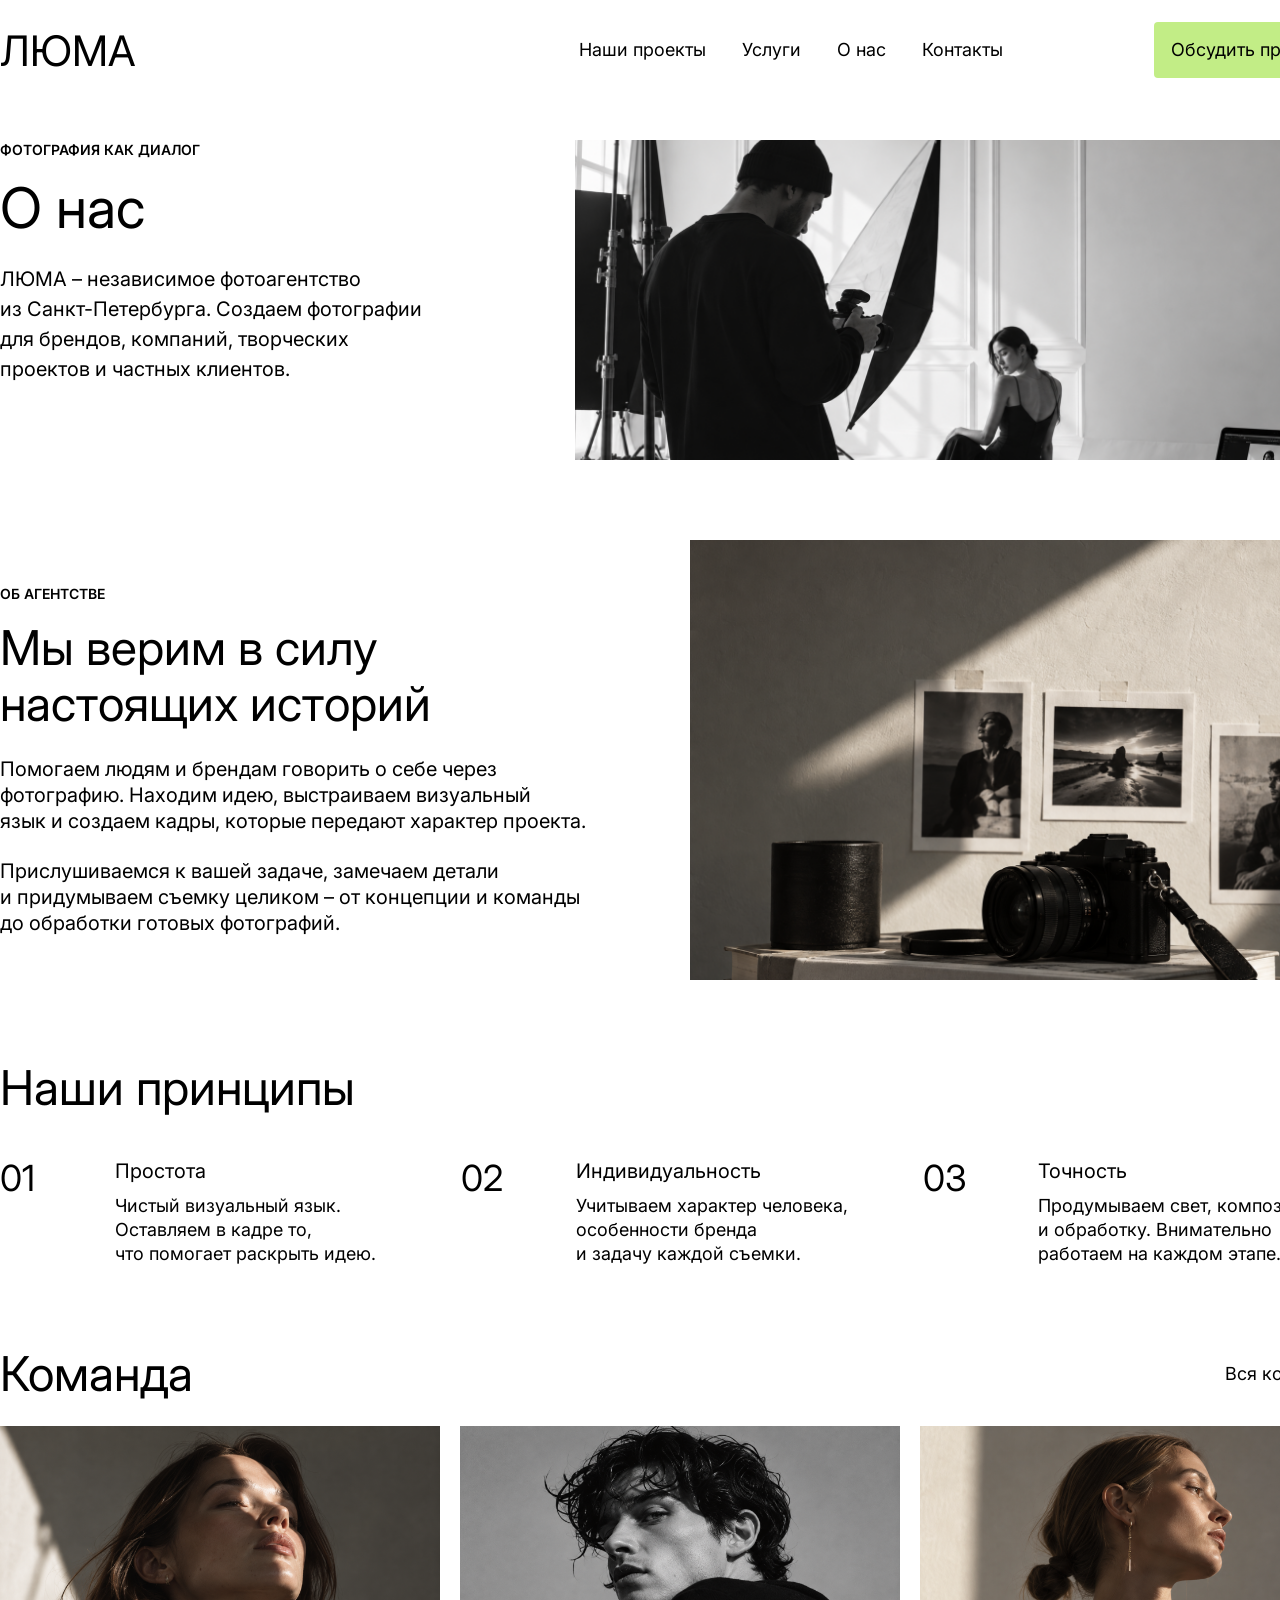
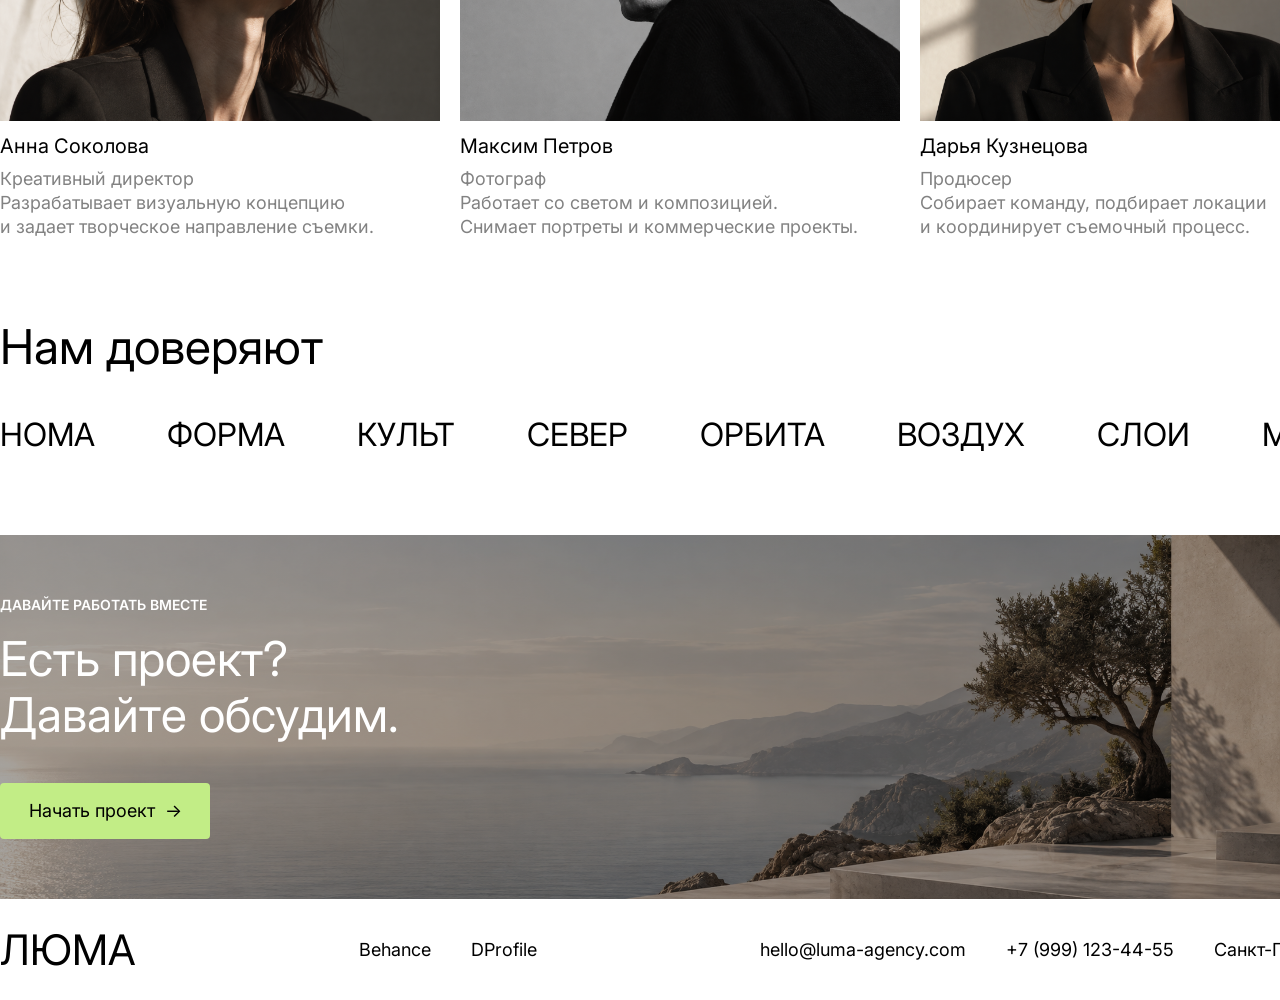
==== about.html @ d9f2f9fc "Add files" ====
<!DOCTYPE html>
<html lang="ru">
<head>
  <meta charset="UTF-8">
  <title>О нас — ЛЮМА</title>
  <link rel="preconnect" href="https://fonts.googleapis.com">
  <link rel="preconnect" href="https://fonts.gstatic.com" crossorigin>
  <link rel="stylesheet" href="https://fonts.googleapis.com/css2?family=Inter:wght@400;600;700&display=swap">
  <link rel="stylesheet" href="css/normalize.css">
  <link rel="stylesheet" href="css/reset.css">
  <link rel="stylesheet" href="styles.css">
</head>
<body>
  <header class="header">
    <div class="container container--wide header__inner">
      <a class="logo" href="index.html">ЛЮМА</a>
      <div class="header__right">
        <nav class="nav">
          <ul class="nav__list">
            <li><a class="nav__link" href="projects.html">Наши проекты</a></li>
            <li><a class="nav__link" href="services.html">Услуги</a></li>
            <li><a class="nav__link" href="about.html" aria-current="page">О нас</a></li>
            <li><a class="nav__link" href="contacts.html">Контакты</a></li>
          </ul>
        </nav>
        <a class="button" href="contacts.html">Обсудить проект <span>→</span></a>
      </div>
    </div>
  </header>

  <main>
    <section class="section">
      <div class="container split split--top">
        <div class="split__content">
          <p class="label">Фотография как диалог</p>
          <h1 class="title-xl">О нас</h1>
          <p class="lead">ЛЮМА – независимое фотоагентство<br>из Санкт-Петербурга. Создаем фотографии<br>для брендов, компаний, творческих<br>проектов и частных клиентов.</p>
        </div>
        <img class="split__image split__image--short" src="images/studio.png" alt="Съемка в студии ЛЮМА">
      </div>
    </section>

    <section class="section">
      <div class="container split">
        <div class="split__content split__content--half">
          <p class="label">Об агентстве</p>
          <h2 class="title-l">Мы верим в силу<br>настоящих историй</h2>
          <p class="text">Помогаем людям и брендам говорить о себе через<br>фотографию. Находим идею, выстраиваем визуальный<br>язык и создаем кадры, которые передают характер проекта.</p>
          <p class="text">Прислушиваемся к вашей задаче, замечаем детали<br>и придумываем съемку целиком – от концепции и команды<br>до обработки готовых фотографий.</p>
        </div>
        <img class="split__image split__image--half" src="images/about-agency.png" alt="Фотографии и камера на столе">
      </div>
    </section>

    <section class="section">
      <div class="container">
        <h2 class="title-l section-title">Наши принципы</h2>
        <div class="features">
          <div class="feature">
            <p class="feature__number title-m">01</p>
            <div>
              <h3 class="feature__title lead">Простота</h3>
              <p>Чистый визуальный язык.<br>Оставляем в кадре то,<br>что помогает раскрыть идею.</p>
            </div>
          </div>
          <div class="feature">
            <p class="feature__number title-m">02</p>
            <div>
              <h3 class="feature__title lead">Индивидуальность</h3>
              <p>Учитываем характер человека,<br>особенности бренда<br>и задачу каждой съемки.</p>
            </div>
          </div>
          <div class="feature">
            <p class="feature__number title-m">03</p>
            <div>
              <h3 class="feature__title lead">Точность</h3>
              <p>Продумываем свет, композицию<br>и обработку. Внимательно<br>работаем на каждом этапе.</p>
            </div>
          </div>
        </div>
      </div>
    </section>

    <section class="section">
      <div class="container">
        <div class="section-head">
          <h2 class="title-l">Команда</h2>
          <a href="#">Вся команда →</a>
        </div>
        <div class="cards-grid">
          <article class="card">
            <img class="card__image" src="images/team-anna.png" alt="Анна Соколова">
            <h3 class="card__title text">Анна Соколова</h3>
            <p class="card__meta">Креативный директор<br>Разрабатывает визуальную концепцию<br>и задает творческое направление съемки.</p>
          </article>
          <article class="card">
            <img class="card__image" src="images/team-maxim.png" alt="Максим Петров">
            <h3 class="card__title text">Максим Петров</h3>
            <p class="card__meta">Фотограф<br>Работает со светом и композицией.<br>Снимает портреты и коммерческие проекты.</p>
          </article>
          <article class="card">
            <img class="card__image" src="images/team-darya.png" alt="Дарья Кузнецова">
            <h3 class="card__title text">Дарья Кузнецова</h3>
            <p class="card__meta">Продюсер<br>Собирает команду, подбирает локации<br>и координирует съемочный процесс.</p>
          </article>
        </div>
      </div>
    </section>

    <section class="section section--last">
      <div class="container">
        <h2 class="title-l section-title">Нам доверяют</h2>
        <ul class="clients title-s">
          <li>НОМА</li>
          <li>ФОРМА</li>
          <li>КУЛЬТ</li>
          <li>СЕВЕР</li>
          <li>ОРБИТА</li>
          <li>ВОЗДУХ</li>
          <li>СЛОИ</li>
          <li>МОНО</li>
        </ul>
      </div>
    </section>

    <section class="contact">
      <div class="container">
        <p class="label">Давайте работать вместе</p>
        <h2 class="title-l">Есть проект?<br>Давайте обсудим.</h2>
        <a class="button" href="contacts.html">Начать проект <span>→</span></a>
      </div>
    </section>
  </main>

  <footer class="footer">
    <div class="container container--wide footer__inner">
      <a class="logo" href="index.html">ЛЮМА</a>
      <ul class="footer__list">
        <li><a href="#">Behance</a></li>
        <li><a href="#">DProfile</a></li>
      </ul>
      <ul class="footer__list">
        <li><a href="mailto:hello@luma-agency.com">hello@luma-agency.com</a></li>
        <li><a href="tel:+79991234455">+7 (999) 123-44-55</a></li>
        <li>Санкт-Петербург</li>
      </ul>
    </div>
  </footer>
</body>
</html>
---- styles.css ----
:root {
  --color-primary: #c2ed86;
  --color-text: #000000;
  --color-white: #ffffff;
  --color-gray: #828282;
  --color-overlay: rgba(0, 0, 0, 0.35);
  --color-border: #888888;
  --color-primary-muted: #e3f5c9;
  --color-dark: #212121;
  --color-error: #d92d20;
}

body {
  font-family: "Inter", Arial, sans-serif;
  font-size: 18px;
  line-height: 24px;
  color: var(--color-text);
  background-color: var(--color-white);
}

a {
  color: inherit;
  text-decoration: none;
}

ul,
ol {
  margin: 0;
  padding: 0;
  list-style: none;
}

h1,
h2,
h3 {
  font-weight: 400;
}

.container {
  width: 1360px;
  margin: 0 auto;
}

.container--wide {
  width: 1364px;
}

/* Типографика */

.title-xl {
  font-size: 56px;
  line-height: 64px;
}

.title-l {
  font-size: 48px;
  line-height: 56px;
}

.title-m {
  font-size: 36px;
  line-height: 44px;
}

.title-s {
  font-size: 32px;
  line-height: 40px;
}

.lead {
  font-size: 20px;
  line-height: 30px;
}

.text {
  font-size: 20px;
  line-height: 26px;
}

.label {
  font-size: 14px;
  font-weight: 600;
  line-height: 20px;
  text-transform: uppercase;
}

.label + :is(h1, h2) {
  margin-top: 16px;
}

:is(h1, h2, .text, .lead, .project-meta) + p:is(.text, .lead) {
  margin-top: 24px;
}

:is(h2, .text, .lead) + .button {
  margin-top: 40px;
}

.underline {
  text-decoration: underline;
}

/* Общие элементы */

.logo {
  font-size: 42px;
  line-height: 51px;
}

.button {
  display: flex;
  justify-content: center;
  align-items: center;
  gap: 10px;
  width: 210px;
  padding: 16px 10px;
  border: none;
  border-radius: 4px;
  background-color: var(--color-primary);
  color: var(--color-text);
  cursor: pointer;
}

.button:hover:not(:disabled) {
  opacity: 0.85;
}

.button:disabled {
  background-color: var(--color-primary-muted);
  color: var(--color-gray);
  cursor: not-allowed;
}

.button--full {
  width: 100%;
}

.more-link {
  display: inline-block;
  margin-top: 24px;
  font-weight: 700;
}

.header__inner,
.header__right,
.footer__inner,
.section-head {
  display: flex;
  justify-content: space-between;
  align-items: center;
}

/* Header */

.header__inner {
  height: 100px;
}

.header__right {
  width: 785px;
}

.nav__list {
  display: flex;
  gap: 36px;
}

.nav__link:hover {
  text-decoration: underline;
  text-underline-offset: 4px;
}

/* Footer */

.footer {
  padding: 25px 0;
}

.footer__list {
  display: flex;
  gap: 40px;
}

/* Секции */

.section {
  padding: 40px 0;
}

.section--last {
  padding-bottom: 80px;
}

.section-head {
  margin-bottom: 24px;
}

.section-title {
  margin-bottom: 40px;
}

.hero {
  height: 900px;
  padding-top: 528px;
  background: url("images/hero.png") center / cover no-repeat;
  color: var(--color-white);
}

.hero__title {
  text-transform: uppercase;
}

.contact {
  padding: 60px 0;
  background:
    linear-gradient(var(--color-overlay), var(--color-overlay)),
    url("images/contact-bg.png") center / cover no-repeat;
  color: var(--color-white);
}

/* Раскладки */

.stack {
  display: flex;
  flex-direction: column;
  gap: 20px;
}

.split {
  display: flex;
  align-items: center;
  gap: 20px;
}

.split--top {
  align-items: flex-start;
}

.split__content {
  width: 555px;
}

.split__content--half {
  width: 670px;
}

.split__image {
  width: 785px;
  height: 500px;
  object-fit: cover;
}

.split__image--short {
  height: 320px;
  object-position: center 20%;
}

.split__image--half {
  width: 670px;
  height: 440px;
  object-position: center 20%;
}

.cards-grid {
  display: grid;
  grid-template-columns: repeat(3, 440px);
  gap: 20px;
  align-items: center;
}

/* Карточки */

.card__image {
  width: 100%;
  height: 295px;
  margin-bottom: 12px;
  object-fit: cover;
}

.card__image--tall {
  height: 680px;
}

.card__title,
.feature__title,
.step__title {
  margin-bottom: 8px;
}

.card__meta {
  color: var(--color-gray);
}

.project-meta {
  margin-top: 12px;
}

.service__image {
  width: 670px;
  height: 280px;
}

.clients {
  display: flex;
  justify-content: space-between;
}

/* Нумерованные пункты */

.features {
  display: grid;
  grid-template-columns: repeat(3, 1fr);
  gap: 24px;
}

.feature {
  display: flex;
  gap: 20px;
}

.feature__number {
  flex-shrink: 0;
  width: 95px;
}

.steps {
  position: relative;
}

.steps__list {
  display: grid;
  grid-template-columns: repeat(6, 210px);
  gap: 20px;
}

.steps__line {
  position: absolute;
  top: 30px;
  left: 59px;
}

.step {
  position: relative;
}

.step__number,
.step__title {
  font-weight: 700;
}

.step__number {
  display: flex;
  justify-content: center;
  align-items: center;
  width: 60px;
  height: 60px;
  margin-bottom: 20px;
  border: 1px solid var(--color-text);
  border-radius: 50%;
  background-color: var(--color-white);
}

/* Контакты */

.contacts-layout {
  display: grid;
  grid-template-columns: 670px 670px;
  gap: 20px;
}

.contacts-list {
  display: flex;
  flex-direction: column;
  gap: 40px;
  margin-top: 40px;
}

.contacts-list__row,
.contacts-list__value {
  display: flex;
  align-items: center;
  gap: 20px;
}

.contacts-list__label {
  width: 210px;
}

/* Форма */

.form {
  display: flex;
  flex-direction: column;
  gap: 24px;
}

.form__row {
  display: grid;
  grid-template-columns: 1fr 1fr;
  gap: 20px;
}

.field {
  display: flex;
  flex-direction: column;
  gap: 8px;
}

.field__input {
  height: 50px;
  padding: 12px 16px;
  border: 1px solid var(--color-border);
  border-radius: 4px;
  background-color: var(--color-white);
  color: var(--color-text);
}

.field--error .field__input {
  border-color: var(--color-error);
}

.field__error {
  font-size: 14px;
  line-height: 20px;
  color: var(--color-error);
}

.field__input::placeholder,
.field__input--select:invalid {
  color: var(--color-border);
}

.field__input--select {
  appearance: none;
  background: var(--color-white) url("images/icon-expand.svg") right 16px center no-repeat;
}

.field__input--textarea {
  height: 120px;
  padding: 13px 16px;
  resize: vertical;
}

.checkbox {
  display: flex;
  align-items: center;
  gap: 8px;
}

.checkbox input {
  width: 24px;
  height: 24px;
  margin: 0;
  accent-color: var(--color-primary);
}

/* Попап */

.popup {
  width: 560px;
  padding: 32px 32px 40px;
  border: none;
  border-radius: 4px;
  background-color: var(--color-white);
  color: var(--color-dark);
  box-shadow: 0 12px 20px rgba(0, 0, 0, 0.18);
}

.popup::backdrop {
  background-color: var(--color-overlay);
}

.popup__head {
  display: flex;
  align-items: center;
  gap: 16px;
  margin-bottom: 20px;
}

.popup__title {
  flex-grow: 1;
}

.popup__close {
  display: flex;
  justify-content: center;
  align-items: center;
  width: 40px;
  height: 40px;
  padding: 0;
  border: none;
  background: none;
  cursor: pointer;
}
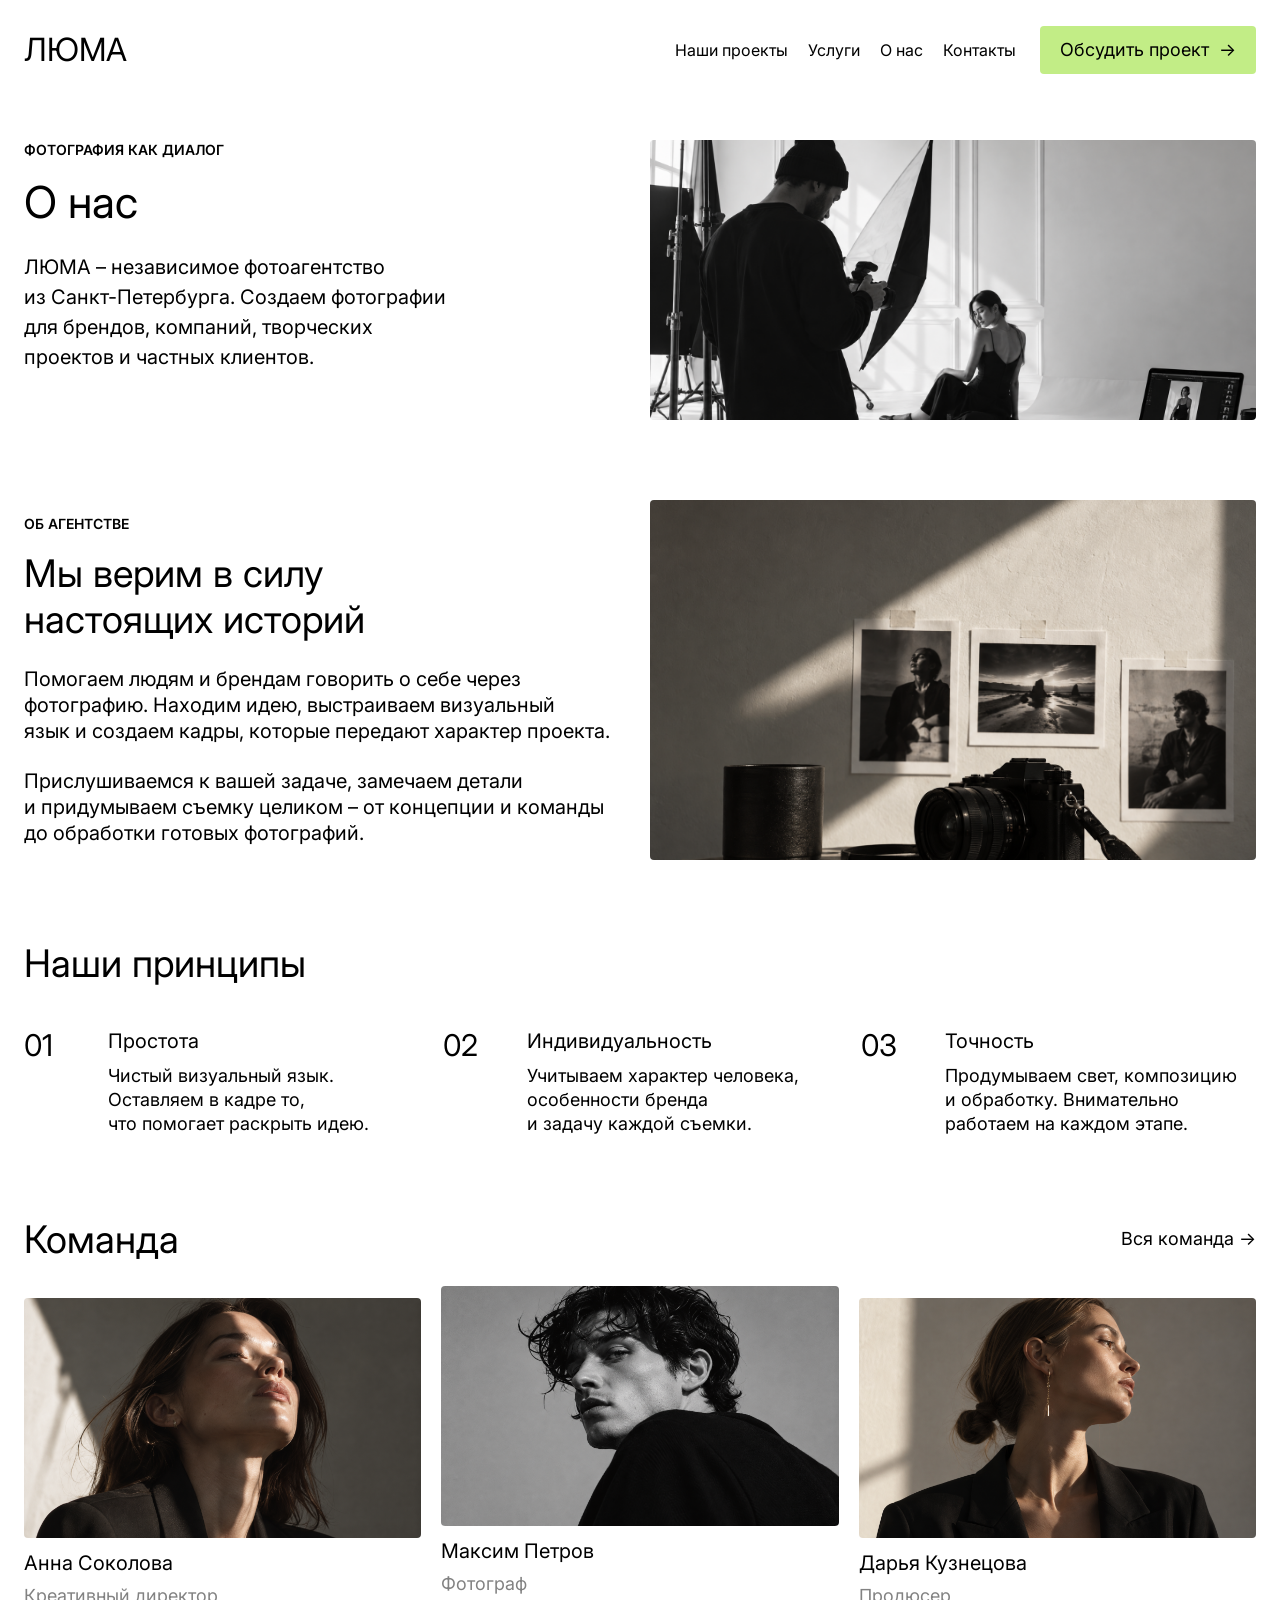
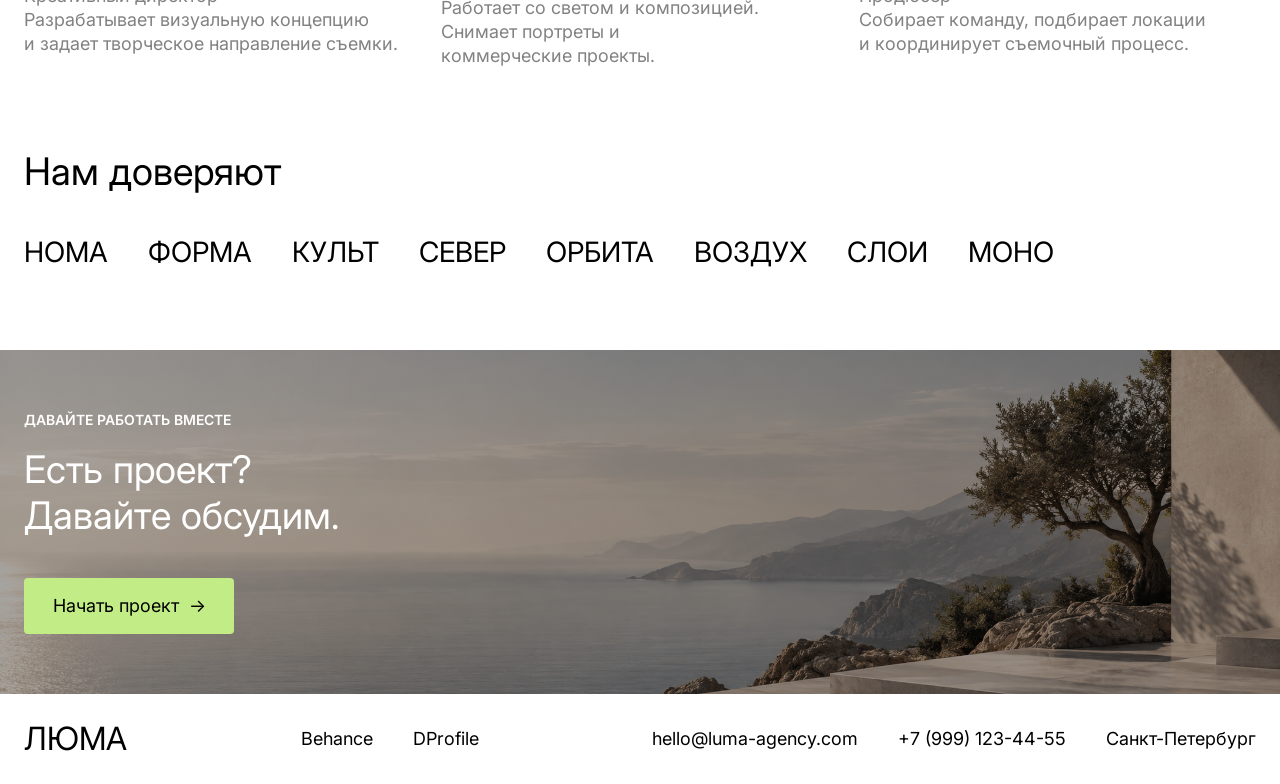
==== commit 57f23361: "Add Contact Us popup. Use flex, grid, bootstrap" ====
--- a/about.html
+++ b/about.html
@@ -2,6 +2,7 @@
 <html lang="ru">
 <head>
   <meta charset="UTF-8">
+  <meta name="viewport" content="width=device-width, initial-scale=1">
   <title>О нас — ЛЮМА</title>
   <link rel="preconnect" href="https://fonts.googleapis.com">
   <link rel="preconnect" href="https://fonts.gstatic.com" crossorigin>
@@ -23,7 +24,7 @@
             <li><a class="nav__link" href="contacts.html">Контакты</a></li>
           </ul>
         </nav>
-        <a class="button" href="contacts.html">Обсудить проект <span>→</span></a>
+        <button class="button" type="button" data-open-form>Обсудить проект <span>→</span></button>
       </div>
     </div>
   </header>
@@ -127,7 +128,7 @@
       <div class="container">
         <p class="label">Давайте работать вместе</p>
         <h2 class="title-l">Есть проект?<br>Давайте обсудим.</h2>
-        <a class="button" href="contacts.html">Начать проект <span>→</span></a>
+        <button class="button" type="button" data-open-form>Начать проект <span>→</span></button>
       </div>
     </section>
   </main>
@@ -146,5 +147,7 @@
       </ul>
     </div>
   </footer>
+
+  <script src="script.js"></script>
 </body>
 </html>
--- a/styles.css
+++ b/styles.css
@@ -8,6 +8,7 @@
   --color-primary-muted: #e3f5c9;
   --color-dark: #212121;
   --color-error: #d92d20;
+  --radius: 4px;
 }
 
 body {
@@ -36,6 +37,10 @@
   font-weight: 400;
 }
 
+img {
+  border-radius: var(--radius);
+}
+
 .container {
   width: 1360px;
   margin: 0 auto;
@@ -45,7 +50,9 @@
   width: 1364px;
 }
 
-/* Типографика */
+/* ========================================================== */
+/* typo */
+/* ========================================================== */
 
 .title-xl {
   font-size: 56px;
@@ -100,7 +107,9 @@
   text-decoration: underline;
 }
 
-/* Общие элементы */
+/* ========================================================== */
+/* components */
+/* ========================================================== */
 
 .logo {
   font-size: 42px;
@@ -115,7 +124,7 @@
   width: 210px;
   padding: 16px 10px;
   border: none;
-  border-radius: 4px;
+  border-radius: var(--radius);
   background-color: var(--color-primary);
   color: var(--color-text);
   cursor: pointer;
@@ -135,6 +144,26 @@
   width: 100%;
 }
 
+/* фирменный цвет для Bootstrap-кнопки на services.html */
+.btn-brand {
+  --bs-btn-color: var(--color-text);
+  --bs-btn-bg: var(--color-primary);
+  --bs-btn-border-color: var(--color-primary);
+  --bs-btn-hover-color: var(--color-text);
+  --bs-btn-hover-bg: #b2e06e;
+  --bs-btn-hover-border-color: #b2e06e;
+  --bs-btn-active-color: var(--color-text);
+  --bs-btn-active-bg: #a5d65e;
+  --bs-btn-active-border-color: #a5d65e;
+  --bs-btn-focus-shadow-rgb: 194, 237, 134;
+}
+
+.button--grid {
+  display: grid;
+  grid-auto-flow: column;
+  justify-content: center;
+}
+
 .more-link {
   display: inline-block;
   margin-top: 24px;
@@ -150,7 +179,9 @@
   align-items: center;
 }
 
-/* Header */
+/* ========================================================== */
+/* header */
+/* ========================================================== */
 
 .header__inner {
   height: 100px;
@@ -170,7 +201,9 @@
   text-underline-offset: 4px;
 }
 
-/* Footer */
+/* ========================================================== */
+/* footer */
+/* ========================================================== */
 
 .footer {
   padding: 25px 0;
@@ -181,7 +214,9 @@
   gap: 40px;
 }
 
-/* Секции */
+/* ========================================================== */
+/* sections */
+/* ========================================================== */
 
 .section {
   padding: 40px 0;
@@ -218,7 +253,9 @@
   color: var(--color-white);
 }
 
-/* Раскладки */
+/* ========================================================== */
+/* grids */
+/* ========================================================== */
 
 .stack {
   display: flex;
@@ -259,6 +296,17 @@
   width: 670px;
   height: 440px;
   object-position: center 20%;
+}
+
+.split-grid {
+  display: grid;
+  grid-template-columns: 785fr 555fr;
+  align-items: center;
+  gap: 20px;
+}
+
+.split-grid > * {
+  width: 100%;
 }
 
 .cards-grid {
@@ -268,7 +316,20 @@
   align-items: center;
 }
 
-/* Карточки */
+.cards-row {
+  display: flex;
+  align-items: center;
+  gap: 20px;
+}
+
+.cards-row > * {
+  flex: 1 1 0;
+  min-width: 0;
+}
+
+/* ========================================================== */
+/* cards */
+/* ========================================================== */
 
 .card__image {
   width: 100%;
@@ -305,7 +366,9 @@
   justify-content: space-between;
 }
 
-/* Нумерованные пункты */
+/* ========================================================== */
+/* steps */
+/* ========================================================== */
 
 .features {
   display: grid;
@@ -360,7 +423,9 @@
   background-color: var(--color-white);
 }
 
-/* Контакты */
+/* ========================================================== */
+/* concat us */
+/* ========================================================== */
 
 .contacts-layout {
   display: grid;
@@ -386,7 +451,9 @@
   width: 210px;
 }
 
-/* Форма */
+/* ========================================================== */
+/* contact us form */
+/* ========================================================== */
 
 .form {
   display: flex;
@@ -396,7 +463,7 @@
 
 .form__row {
   display: grid;
-  grid-template-columns: 1fr 1fr;
+  grid-template-columns: repeat(2, minmax(0, 1fr));
   gap: 20px;
 }
 
@@ -454,7 +521,9 @@
   accent-color: var(--color-primary);
 }
 
-/* Попап */
+/* ========================================================== */
+/* success popup */
+/* ========================================================== */
 
 .popup {
   width: 560px;
@@ -464,10 +533,59 @@
   background-color: var(--color-white);
   color: var(--color-dark);
   box-shadow: 0 12px 20px rgba(0, 0, 0, 0.18);
+  opacity: 0;
+  transform: translateY(16px);
+  /* allow-discrete держит display и overlay до конца анимации закрытия */
+  transition:
+    opacity 0.3s ease,
+    transform 0.3s ease,
+    display 0.3s allow-discrete,
+    overlay 0.3s allow-discrete;
+}
+
+.popup[open] {
+  opacity: 1;
+  transform: none;
+}
+
+@starting-style {
+  .popup[open] {
+    opacity: 0;
+    transform: translateY(16px);
+  }
+}
+
+.popup--form {
+  width: 720px;
+}
+
+body:has(.popup[open]) {
+  overflow: hidden;
 }
 
 .popup::backdrop {
+  background-color: transparent;
+  transition:
+    background-color 0.3s ease,
+    display 0.3s allow-discrete,
+    overlay 0.3s allow-discrete;
+}
+
+.popup[open]::backdrop {
   background-color: var(--color-overlay);
+}
+
+@starting-style {
+  .popup[open]::backdrop {
+    background-color: transparent;
+  }
+}
+
+@media (prefers-reduced-motion: reduce) {
+  .popup,
+  .popup::backdrop {
+    transition: none;
+  }
 }
 
 .popup__head {
@@ -492,3 +610,422 @@
   background: none;
   cursor: pointer;
 }
+
+/* ========================================================== */
+/* mob */
+/* ========================================================== */
+
+@media (max-width: 767px) {
+  body {
+    font-size: 16px;
+    line-height: 22px;
+  }
+
+  .container,
+  .container--wide {
+    width: auto;
+    padding: 0 16px;
+  }
+
+  .title-xl {
+    font-size: 36px;
+    line-height: 42px;
+  }
+
+  .title-l {
+    font-size: 30px;
+    line-height: 36px;
+  }
+
+  .title-m {
+    font-size: 26px;
+    line-height: 32px;
+  }
+
+  .title-s {
+    font-size: 24px;
+    line-height: 30px;
+  }
+
+  .lead {
+    font-size: 17px;
+    line-height: 26px;
+  }
+
+  .text {
+    font-size: 17px;
+    line-height: 24px;
+  }
+
+  .label {
+    font-size: 12px;
+    line-height: 16px;
+  }
+
+  .label + :is(h1, h2) {
+    margin-top: 12px;
+  }
+
+  :is(h1, h2, .text, .lead, .project-meta) + p:is(.text, .lead) {
+    margin-top: 16px;
+  }
+
+  :is(h2, .text, .lead) + .button {
+    margin-top: 32px;
+  }
+
+  p:not(.card__meta) br,
+  h3 br,
+  .title-m br,
+  .title-s br {
+    display: none;
+  }
+
+  .logo {
+    font-size: 28px;
+    line-height: 34px;
+  }
+
+  .header__inner {
+    flex-wrap: wrap;
+    row-gap: 16px;
+    height: auto;
+    padding-top: 16px;
+    padding-bottom: 16px;
+  }
+
+  .header__right {
+    display: contents;
+  }
+
+  .header .nav {
+    order: 1;
+    width: 100%;
+  }
+
+  .header .button {
+    width: auto;
+    padding: 10px 14px;
+    font-size: 14px;
+    line-height: 20px;
+  }
+
+  .nav__list {
+    flex-wrap: wrap;
+    gap: 8px 16px;
+    font-size: 15px;
+  }
+
+  .footer {
+    padding: 32px 0;
+  }
+
+  .footer__inner {
+    flex-direction: column;
+    align-items: flex-start;
+    gap: 16px;
+  }
+
+  .footer__list {
+    flex-wrap: wrap;
+    gap: 8px 24px;
+  }
+
+  .section {
+    padding: 32px 0;
+  }
+
+  .section--last {
+    padding-bottom: 56px;
+  }
+
+  .section-head {
+    align-items: baseline;
+    gap: 16px;
+  }
+
+  .section-title {
+    margin-bottom: 24px;
+  }
+
+  .hero {
+    height: auto;
+    min-height: 560px;
+    padding: 300px 0 40px;
+  }
+
+  .contact {
+    padding: 48px 0;
+  }
+
+  .split {
+    flex-direction: column;
+    align-items: stretch;
+    gap: 24px;
+  }
+
+  .split__content,
+  .split__content--half {
+    width: auto;
+  }
+
+  .split__image,
+  .split__image--half,
+  .service__image {
+    width: 100%;
+    height: 260px;
+  }
+
+  .stack {
+    gap: 40px;
+  }
+
+  .split-grid {
+    grid-template-columns: 1fr;
+    gap: 24px;
+  }
+
+  .cards-grid {
+    grid-template-columns: 1fr;
+    gap: 32px;
+  }
+
+  .cards-row {
+    flex-direction: column;
+    align-items: stretch;
+    gap: 32px;
+  }
+
+  .cards-row .stack {
+    gap: 32px;
+  }
+
+  .card__image {
+    height: 260px;
+  }
+
+  .card__image--tall {
+    height: 420px;
+  }
+
+  .clients {
+    flex-wrap: wrap;
+    justify-content: flex-start;
+    gap: 12px 24px;
+  }
+
+  .features {
+    grid-template-columns: 1fr;
+    gap: 28px;
+  }
+
+  .feature {
+    gap: 16px;
+  }
+
+  .feature__number {
+    width: 48px;
+  }
+
+  .steps__line {
+    display: none;
+  }
+
+  .steps__list {
+    grid-template-columns: 1fr;
+    gap: 24px;
+  }
+
+  .step {
+    display: grid;
+    grid-template-columns: 48px 1fr;
+    column-gap: 16px;
+    align-content: start;
+  }
+
+  .step:not(:last-child)::before {
+    content: "";
+    position: absolute;
+    top: 48px;
+    bottom: -24px;
+    left: 24px;
+    width: 1px;
+    background-color: var(--color-text);
+  }
+
+  .step__number {
+    grid-row: 1 / span 2;
+    width: 48px;
+    height: 48px;
+    margin-bottom: 0;
+  }
+
+  .step__title {
+    margin-bottom: 4px;
+  }
+
+  .contacts-layout {
+    grid-template-columns: 1fr;
+    gap: 48px;
+  }
+
+  .contacts-list {
+    gap: 20px;
+    margin-top: 32px;
+  }
+
+  .contacts-list__row {
+    flex-direction: column;
+    align-items: flex-start;
+    gap: 4px;
+  }
+
+  .contacts-list__label {
+    width: auto;
+    color: var(--color-gray);
+  }
+
+  .form__row {
+    grid-template-columns: 1fr;
+  }
+
+  .checkbox {
+    align-items: flex-start;
+  }
+
+  .checkbox input {
+    flex-shrink: 0;
+  }
+
+  .popup {
+    width: calc(100% - 32px);
+    padding: 24px 20px 28px;
+  }
+}
+
+/* ========================================================== */
+/* tablet */
+/* ========================================================== */
+
+@media (min-width: 768px) and (max-width: 1399px) {
+  .container,
+  .container--wide {
+    width: auto;
+    padding: 0 24px;
+  }
+
+  .title-xl {
+    font-size: 44px;
+    line-height: 52px;
+  }
+
+  .title-l {
+    font-size: 38px;
+    line-height: 46px;
+  }
+
+  .title-m {
+    font-size: 30px;
+    line-height: 38px;
+  }
+
+  .title-s {
+    font-size: 28px;
+    line-height: 36px;
+  }
+
+  .logo {
+    font-size: 32px;
+    line-height: 40px;
+  }
+
+  .header__right {
+    width: auto;
+    gap: 24px;
+  }
+
+  .nav__list {
+    gap: 20px;
+    font-size: 16px;
+  }
+
+  .header .button {
+    width: auto;
+    padding: 12px 20px;
+  }
+
+  .footer__inner {
+    flex-wrap: wrap;
+    gap: 16px 40px;
+  }
+
+  .hero {
+    height: auto;
+    min-height: 640px;
+    padding: 380px 0 64px;
+  }
+
+  .split__content,
+  .split__content--half {
+    flex: 1 1 0;
+    width: auto;
+    min-width: 0;
+  }
+
+  .split__image,
+  .split__image--half,
+  .service__image {
+    flex: 1 1 0;
+    width: auto;
+    min-width: 0;
+    height: 360px;
+  }
+
+  .split__image--short {
+    height: 280px;
+  }
+
+  .split-grid {
+    grid-template-columns: 1fr 1fr;
+  }
+
+  .cards-grid {
+    grid-template-columns: repeat(3, 1fr);
+  }
+
+  .card__image {
+    height: 240px;
+  }
+
+  .card__image--tall {
+    height: 540px;
+  }
+
+  .clients {
+    flex-wrap: wrap;
+    justify-content: flex-start;
+    gap: 16px 40px;
+  }
+
+  .features {
+    grid-template-columns: repeat(auto-fit, minmax(300px, 1fr));
+  }
+
+  .feature__number {
+    width: 64px;
+  }
+
+  .steps__line {
+    display: none;
+  }
+
+  .steps__list {
+    grid-template-columns: repeat(3, 1fr);
+    gap: 32px 20px;
+  }
+
+  .contacts-layout {
+    grid-template-columns: repeat(auto-fit, minmax(420px, 1fr));
+    gap: 48px 40px;
+  }
+}
